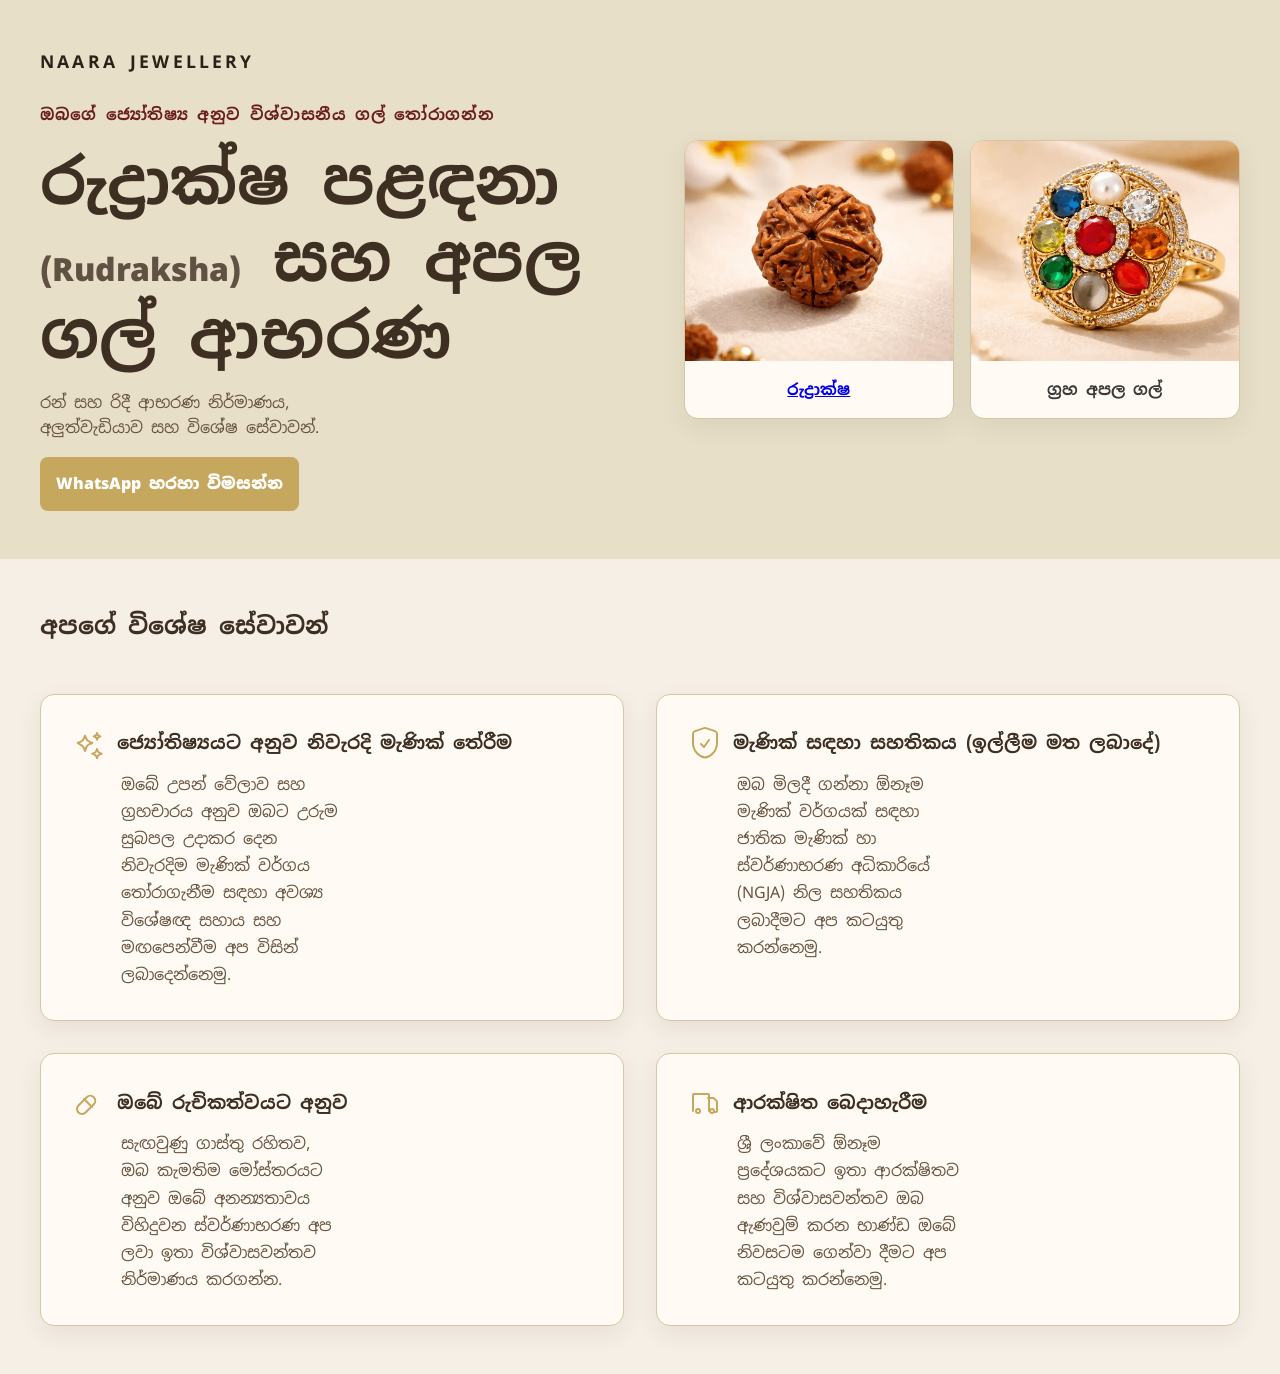
==== index.html @ 73e3d62d "update button animation and css" ====
<!DOCTYPE html>
<html lang="si">
<head>
    <meta charset="UTF-8">
    <meta name="viewport" content="width=device-width, initial-scale=1.0">
    <meta name="description" content="Makola, Sri Lanka රුද්‍රාක්ෂ (Rudraksha), අපල ගල් (apala gal, manik gal) සහ රන්-රිදී ආභරණ. Home delivery. WhatsApp හරහා විමසන්න.">
    <title>Naara Jewellery | Makola Sri Lanka</title>
    <link rel="stylesheet" href="style.css?v=2">

    <link rel="preconnect" href="https://fonts.googleapis.com">
    <link rel="preconnect" href="https://fonts.gstatic.com" crossorigin>
    <link href="https://fonts.googleapis.com/css2?family=Noto+Sans+Sinhala:wght@400;500;700&display=swap" rel="stylesheet">




</head>
<body>
    




    <main>

        <section class="alt hero">
            
            <div class="container">
                <div class="hero-grid">
                <div class="hero-text">
                    <p class="brand-name">Naara Jewellery</p>
                    <p class="eyebrow">ඔබගේ ජ්‍යෝතිෂ්‍ය අනුව විශ්වාසනීය ගල් තෝරාගන්න</p>
                            <h1>රුද්‍රාක්ෂ පළඳනා <span class="latin">(Rudraksha)</span> සහ අපල ගල් ආභරණ</h1>
                            <p class="hero-sub"> රන් සහ රිදී ආභරණ නිර්මාණය, අලුත්වැඩියාව  සහ විශේෂ සේවාවන්.</p>
                            
                            <div class="hero-actions">
                               <a href="https://wa.me/94773282889" class="button">WhatsApp හරහා විමසන්න</a>
                            </div>
                        </div>

                        <!-- THE 2 VISUAL CARDS OF HERO -->

                        <div class="hero-visual">
                            <div class="hero-card card">
                                <img src="images/rudraksha.webp" alt="Rudraksha Sri Lanka - රුද්‍රාක්ෂ මණිය">
                                <h3><a href="rudraksha.html">රුද්‍රාක්ෂ</a></h3>
                            </div>
                            
                            <div class="hero-card card">
                                <img src="images/apala.webp" alt="ග්‍රහ අපල නවරත්න ගල් මුද්ද (Navarathna Ring)">
                                <h3>ග්‍රහ අපල ගල්</h3>
                            </div>
                        </div>
                    </div>
        </section>




    <section class="trust">
  <div class="container">

    <h2>අපගේ විශේෂ සේවාවන් </h2>

    <div class="trust-grid">

      <div class="trust-card card">
         <div class="trust-header">
        <div class="trust-icon">
    <!-- SVG here -->
     <svg xmlns="http://www.w3.org/2000/svg" fill="none" viewBox="0 0 24 24" stroke-width="1.5" stroke="currentColor">
  <path stroke-linecap="round" stroke-linejoin="round" d="M9.813 15.904 9 18l-.813-2.096a4.5 4.5 0 0 0-2.591-2.591L3.5 12l2.096-.813a4.5 4.5 0 0 0 2.591-2.591L9 6.5l.813 2.096a4.5 4.5 0 0 0 2.591 2.591L14.5 12l-2.096.813a4.5 4.5 0 0 0-2.591 2.591ZM18.259 8.715 18 9.5l-.259-.785a2.25 2.25 0 0 0-1.456-1.456L15.5 7l.785-.259a2.25 2.25 0 0 0 1.456-1.456L18 4.5l.259.785a2.25 2.25 0 0 0 1.456 1.456L20.5 7l-.785.259a2.25 2.25 0 0 0-1.456 1.456ZM18 16.5l-.387 1.162a3 3 0 0 1-1.9 1.9L14.5 20l1.213.438a3 3 0 0 1 1.9 1.9L18 23.5l.387-1.162a3 3 0 0 1 1.9-1.9L21.5 20l-1.213-.438a3 3 0 0 1-1.9-1.9L18 16.5Z"/>
</svg>
  </div>
        <h3>ජ්‍යෝතිෂ්‍යයට අනුව නිවැරදි මැණික් තේරීම</h3></div>
        <p>ඔබේ උපන් වේලාව සහ ග්‍රහචාරය අනුව ඔබට උරුම සුබපල උදාකර දෙන 
            නිවැරදිම මැණික් වර්ගය තෝරාගැනීම සඳහා 
            අවශ්‍ය විශේෂඥ සහාය සහ මඟපෙන්වීම අප විසින් ලබාදෙන්නෙමු.</p>
      </div>

      <div class="trust-card card">
        <div class="trust-header">
        <div class="trust-icon">
    <!-- SVG here -->
     <svg xmlns="http://www.w3.org/2000/svg" fill="none" viewBox="0 0 24 24" stroke-width="1.5" stroke="currentColor">
  <path stroke-linecap="round" stroke-linejoin="round" d="M9 12.75 11.25 15 15 9.75m6 2.25c0 5.523-3.943 10.044-9 10.956C6.943 22.044 3 17.523 3 12V5.25A2.25 2.25 0 0 1 4.5 3.128l6.75-2.25a2.25 2.25 0 0 1 1.5 0l6.75 2.25A2.25 2.25 0 0 1 21 5.25V12Z"/>
</svg>
  </div>
        <h3>මැණික් සඳහා සහතිකය (ඉල්ලීම මත ලබාදේ) </h3></div>
        <p>ඔබ මිලදී ගන්නා ඕනෑම මැණික් වර්ගයක් සඳහා ජාතික මැණික් හා ස්වර්ණාභරණ අධිකාරියේ (NGJA) නිල සහතිකය ලබාදීමට අප කටයුතු කරන්නෙමු.</p>
      </div>

      <div class="trust-card card">
        <div class="trust-header">
        <div class="trust-icon">
    <!-- SVG here -->
     <svg xmlns="http://www.w3.org/2000/svg" fill="none" viewBox="0 0 24 24" stroke-width="1.5" stroke="currentColor">
  <path stroke-linecap="round" stroke-linejoin="round" d="M4.098 19.902a3.75 3.75 0 0 0 5.304 0l6.196-6.196a3.75 3.75 0 0 0-5.304-5.304L4.098 14.598a3.75 3.75 0 0 0 0 5.304ZM8.25 9.75l6 6"/>
</svg>
  </div>
        <h3>ඔබේ රුචිකත්වයට අනුව</h3></div>
        <p>සැඟවුණු ගාස්තු රහිතව, ඔබ කැමතිම මෝස්තරයට අනුව ඔබේ අනන්‍යතාවය විහිදුවන ස්වර්ණාභරණ අප ලවා ඉතා විශ්වාසවන්තව නිර්මාණය කරගන්න.</p>
      </div>

      <div class="trust-card card">
        <div class="trust-header">        <div class="trust-icon">
             <!-- SVG here -->
    <svg xmlns="http://www.w3.org/2000/svg" fill="none" viewBox="0 0 24 24" stroke-width="1.5" stroke="currentColor">
  <path stroke-linecap="round" stroke-linejoin="round" d="M8.25 18.75a1.5 1.5 0 1 1-3 0 1.5 1.5 0 0 1 3 0Zm10.5 0a1.5 1.5 0 1 1-3 0 1.5 1.5 0 0 1 3 0ZM3 18.75V6.75A.75.75 0 0 1 3.75 6h10.5a.75.75 0 0 1 .75.75v12M14.25 9h3.879a.75.75 0 0 1 .53.22l2.121 2.12a.75.75 0 0 1 .22.53v6.88a.75.75 0 0 1-.75.75h-1.5"/>
</svg>
  </div>
        <h3>ආරක්ෂිත බෙදාහැරීම</h3></div>
        <p>ශ්‍රී ලංකාවේ ඕනෑම ප්‍රදේශයකට ඉතා ආරක්ෂිතව සහ විශ්වාසවන්තව ඔබ ඇණවුම් කරන භාණ්ඩ ඔබේ නිවසටම ගෙන්වා දීමට අප කටයුතු කරන්නෙමු.</p>
      </div>

    </div>

  </div>
</section>


    </main>
</body>
</html>
---- style.css ----
:root {
  /* backgrounds */
  --color-bg-main: #F5EFE6;
  --color-bg-section: #E8DFC8;
  --color-bg-card: #FFFAF3;

  /* text */
  --color-text-main: #3E2F23;
  --color-text-soft: #685541;
  --color-text-inverse: #FFFFFF;

  --color-sub-content:rgb(58, 58, 58);

  /* accents */
  --color-accent-gold: #C6A75E;
  --color-accent-maroon: #6A1E1E;
  --color-accent-green: #2F4F2F;

  /* borders */
  --color-border: #D6C7A1;

  /* buttons */
  --color-btn-bg: #C6A75E;
  --color-btn-text: #3E2F23;
  --color-btn-hover: #B08F49;

  /* shadows */
  --shadow-soft: 0 8px 24px rgba(62, 47, 35, 0.08);

  /* radius */
  --radius-sm: 8px;
  --radius-md: 14px;
  --radius-lg: 22px;

  /* spacing */
  --space-xs: 0.5rem;
  --space-sm: 0.75rem;
  --space-md: 1rem;
  --space-lg: 1.5rem;
  --space-xl: 2rem;
  --space-2xl: 3rem;
  
  /* container */
  --container-width: 1200px;
}




/* =========================================== */


/* ====================GLOBAL SETTINGS======================== */
*{
    /* outline: 1px solid black; */
    margin: 0;
    padding: 0;
    box-sizing: border-box;
}



body {
   
    
    font-family: "Inter", "Noto Sans Sinhala", sans-serif;
    line-height: 1.6;
    background: var(--color-bg-main);
    color: var(--color-text-main);
}


h1 {
  font-size: clamp(2rem, 5vw, 4rem);
  line-height: 1.2;
}



/* ==================================================================== */


section.alt {
    background: var(--color-bg-section);
}


/* ===========================CARDS STYLING======================= */
.card {
    background: var(--color-bg-card);
    border: 1px solid var(--color-border);
    border-radius: var(--radius-md);
    box-shadow: var(--shadow-soft);
    overflow: hidden;
}


/* 
.hero-card {
  background: var(--color-bg-card); 
  border: 1px solid var(--color-border);
  border-radius: var(--radius-md);
  box-shadow: var(--shadow-soft);
  overflow: hidden;
} */


/* =========================
4. LAYOUT
========================= */
.container {
    width: min(100% - 2rem, var(--container-width));
    margin-inline: auto;
}


.hero {
    padding: var(--space-2xl) 0;
    min-height: 55vh;
    
    align-items: center;
    display: flex;
}




.trust{
    display: flex;
    align-items: center;
    min-height: 45vw;
    /* gap: 200px; */
    padding: var(--space-2xl) 0;
}




.trust .container{
    display: flex;
    flex-direction: column;
    gap:var(--space-2xl)
}

.brand-name {
  font-size: 1.1rem;
  font-weight: 700;
  letter-spacing: 0.18em;
  text-transform: uppercase;
  color: #2b2118;
  margin-bottom: 0.6rem;
}



.hero-text h1 .latin {
  font-size: 0.5em;
  font-weight: 900;
  opacity: 0.8;
  
}

.hero-text {
  display: flex;
  flex-direction: column;
  gap: var(--space-md);
}

.eyebrow {
  color: var(--color-accent-maroon);
  font-weight: 700;
  letter-spacing: 0.04em;
}

.hero-sub {
  color: var(--color-text-soft);
  max-width: 34ch;
}

.hero-visual {
  display: grid;
  grid-template-columns: 1fr 1fr;
  gap: var(--space-md);
}


.hero-card img {
  width: 100%;
  height: 220px;
  object-fit: cover;
  display: block;
  object-position: center;
}

.hero-card h3 {
  padding: var(--space-md);
  font-size: 1rem;
  text-align: center;
  color: var(--color-sub-content);
}


/* ==================================================== */



.button {
  display: inline-block;
  background: var(--color-btn-bg);
  color: var(--color-btn-text);
  padding: 0.9rem 1rem;
  border-radius: var(--radius-sm);
  text-decoration: none;
  font-weight: 900;
  color: var(--color-text-inverse);

    transition: transform 0.2s ease;

}

.button:hover {
    transform: scale(1.05);
    background: var(--color-btn-hover);
}




/* ===============GRIDS=============== */

.hero-grid {
    display: grid;
    gap: var(--space-xl);
}


.trust-grid{
     display: grid;
    gap: var(--space-xl);
}


.trust-card{
    display: flex;
    flex-direction: column;
    gap: var(--space-sm);
    min-height: 220px;
    width: 100%;
    position: relative;
    padding: var(--space-xl);
    
    transition: transform 0.25s ease, 
    box-shadow 0.25s ease, 
    border-color 0.25s ease;
    background-color 0.3s ease;

}


/* .trust-card::before {
  content: "";
  width: 56px;
  height: 3px;
  background: var(--color-accent-gold);
  border-radius: 999px;
  display: block;
} */

.trust-card p{
    max-width: 30ch ;
    color: var(--color-text-soft);
    line-height: 1.7;
    padding-left: 3rem;

}


.trust-card h3 {
  font-size: 1.15rem;
  line-height: 1.35;
  color: var(--color-text-main);
}



.trust-card:hover {
  transform: translateY(-4px);
  box-shadow: 0 14px 32px rgba(62, 47, 35, 0.12);
  border-color: var(--color-accent-gold);
  background-color: #ffffff; /* Slightly brighter than your --color-bg-card */
}


.trust-header {
  display: flex;
  align-items: center;
  gap: var(--space-sm);
}


.trust-icon {
  width: 2rem;
  height: 2rem;
  color: var(--color-accent-gold);
  flex-shrink: 0;
}

.trust-icon svg {
  width: 100%;
  height: 100%;
  display: block;
}





button {

}







/* ==========================media querry======================== */

@media (min-width: 768px) {
  .hero-grid {
    grid-template-columns: 1.1fr 1fr;
    align-items: center;
  }

  .trust-grid{
    grid-template-columns:1fr 1fr ;
 }



  
}
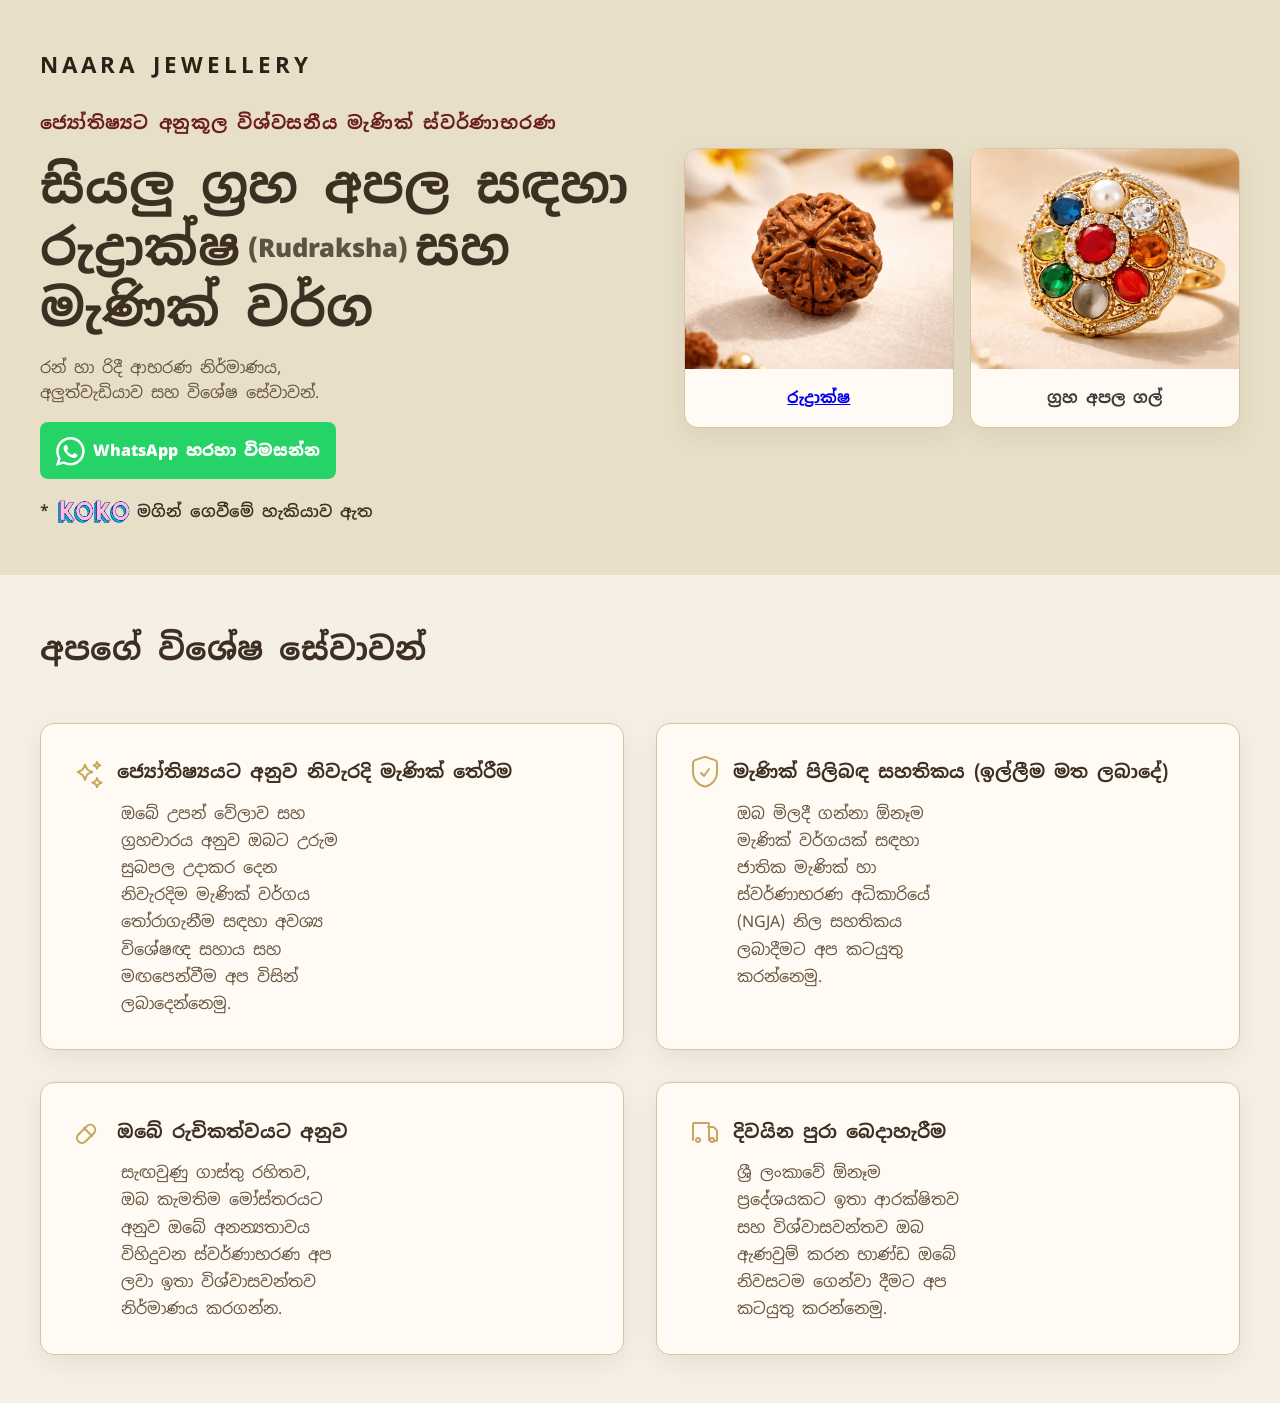
==== commit c923b67b: "update cta and layout" ====
--- a/index.html
+++ b/index.html
@@ -29,13 +29,19 @@
                 <div class="hero-grid">
                 <div class="hero-text">
                     <p class="brand-name">Naara Jewellery</p>
-                    <p class="eyebrow">ඔබගේ ජ්‍යෝතිෂ්‍ය අනුව විශ්වාසනීය ගල් තෝරාගන්න</p>
-                            <h1>රුද්‍රාක්ෂ පළඳනා <span class="latin">(Rudraksha)</span> සහ අපල ගල් ආභරණ</h1>
-                            <p class="hero-sub"> රන් සහ රිදී ආභරණ නිර්මාණය, අලුත්වැඩියාව  සහ විශේෂ සේවාවන්.</p>
+                    <p class="eyebrow">ජ්‍යෝතිෂ්‍යට අනුකූල විශ්වසනීය මැණික් ස්වර්ණාභරණ</p>
+                            <h1>සියලු ග්‍රහ අපල සඳහා රුද්‍රාක්ෂ<span class="latin">(Rudraksha)</span>සහ මැණික් වර්ග </h1>
+                            <p class="hero-sub"> රන් හා රිදී ආභරණ නිර්මාණය, අලුත්වැඩියාව  සහ විශේෂ සේවාවන්.</p>
                             
                             <div class="hero-actions">
-                               <a href="https://wa.me/94773282889" class="button">WhatsApp හරහා විමසන්න</a>
+                               <a href="https://wa.me/94773282889" class="button"> 
+                                <span class="wa-icon" aria-hidden="true">
+  <svg viewBox="0 0 24 24" fill="currentColor">
+    <path d="M20.52 3.48A11.8 11.8 0 0 0 12.06 0C5.5 0 .16 5.34.16 11.9c0 2.1.55 4.15 1.6 5.96L0 24l6.31-1.65a11.84 11.84 0 0 0 5.75 1.47h.01c6.56 0 11.9-5.34 11.9-11.9 0-3.18-1.24-6.17-3.45-8.44ZM12.07 21.8h-.01a9.83 9.83 0 0 1-5.01-1.37l-.36-.21-3.75.98 1-3.65-.24-.37a9.8 9.8 0 0 1-1.52-5.27c0-5.42 4.41-9.83 9.84-9.83 2.62 0 5.08 1.02 6.93 2.88a9.74 9.74 0 0 1 2.88 6.94c0 5.42-4.42 9.83-9.84 9.83Zm5.39-7.37c-.29-.15-1.72-.85-1.99-.95-.27-.1-.46-.15-.66.15-.19.29-.75.95-.91 1.15-.17.19-.33.22-.62.07-.29-.15-1.22-.45-2.32-1.43-.86-.77-1.45-1.72-1.62-2.01-.17-.29-.02-.44.13-.58.13-.13.29-.34.43-.5.14-.17.19-.29.29-.48.1-.19.05-.36-.02-.5-.08-.15-.66-1.58-.9-2.16-.24-.57-.48-.49-.66-.5h-.56c-.19 0-.5.07-.76.36-.26.29-1 1-1 2.43s1.03 2.81 1.17 3.01c.14.19 2.01 3.07 4.88 4.3.68.29 1.21.46 1.62.6.69.22 1.31.19 1.8.12.55-.08 1.72-.7 1.97-1.37.24-.67.24-1.24.17-1.36-.07-.12-.27-.19-.56-.34Z"/>
+  </svg>
+</span>WhatsApp හරහා විමසන්න</a>
                             </div>
+                            <p class="koko">*<img class="koko-logo" src="images/koko_logo(1).png" alt="koko"> මගින් ගෙවීමේ හැකියාව ඇත </p>
                         </div>
 
                         <!-- THE 2 VISUAL CARDS OF HERO -->
@@ -86,7 +92,7 @@
   <path stroke-linecap="round" stroke-linejoin="round" d="M9 12.75 11.25 15 15 9.75m6 2.25c0 5.523-3.943 10.044-9 10.956C6.943 22.044 3 17.523 3 12V5.25A2.25 2.25 0 0 1 4.5 3.128l6.75-2.25a2.25 2.25 0 0 1 1.5 0l6.75 2.25A2.25 2.25 0 0 1 21 5.25V12Z"/>
 </svg>
   </div>
-        <h3>මැණික් සඳහා සහතිකය (ඉල්ලීම මත ලබාදේ) </h3></div>
+        <h3>මැණික් පිලිබඳ  සහතිකය (ඉල්ලීම මත ලබාදේ) </h3></div>
         <p>ඔබ මිලදී ගන්නා ඕනෑම මැණික් වර්ගයක් සඳහා ජාතික මැණික් හා ස්වර්ණාභරණ අධිකාරියේ (NGJA) නිල සහතිකය ලබාදීමට අප කටයුතු කරන්නෙමු.</p>
       </div>
 
@@ -109,7 +115,7 @@
   <path stroke-linecap="round" stroke-linejoin="round" d="M8.25 18.75a1.5 1.5 0 1 1-3 0 1.5 1.5 0 0 1 3 0Zm10.5 0a1.5 1.5 0 1 1-3 0 1.5 1.5 0 0 1 3 0ZM3 18.75V6.75A.75.75 0 0 1 3.75 6h10.5a.75.75 0 0 1 .75.75v12M14.25 9h3.879a.75.75 0 0 1 .53.22l2.121 2.12a.75.75 0 0 1 .22.53v6.88a.75.75 0 0 1-.75.75h-1.5"/>
 </svg>
   </div>
-        <h3>ආරක්ෂිත බෙදාහැරීම</h3></div>
+        <h3>දිවයින පුරා බෙදාහැරීම</h3></div>
         <p>ශ්‍රී ලංකාවේ ඕනෑම ප්‍රදේශයකට ඉතා ආරක්ෂිතව සහ විශ්වාසවන්තව ඔබ ඇණවුම් කරන භාණ්ඩ ඔබේ නිවසටම ගෙන්වා දීමට අප කටයුතු කරන්නෙමු.</p>
       </div>
 
--- a/style.css
+++ b/style.css
@@ -71,7 +71,7 @@
 
 
 h1 {
-  font-size: clamp(2rem, 5vw, 4rem);
+  font-size: clamp(2rem, 4vw, 4rem);
   line-height: 1.2;
 }
 
@@ -143,7 +143,7 @@
 }
 
 .brand-name {
-  font-size: 1.1rem;
+  font-size: 1.4em;
   font-weight: 700;
   letter-spacing: 0.18em;
   text-transform: uppercase;
@@ -153,10 +153,17 @@
 
 
 
+
+
+
 .hero-text h1 .latin {
   font-size: 0.5em;
   font-weight: 900;
   opacity: 0.8;
+  margin-inline: 0.3em;
+  white-space: nowrap;
+  position: relative;
+  top: -0.3em;
   
 }
 
@@ -170,6 +177,7 @@
   color: var(--color-accent-maroon);
   font-weight: 700;
   letter-spacing: 0.04em;
+  font-size: 1.13rem;
 }
 
 .hero-sub {
@@ -205,22 +213,23 @@
 
 
 .button {
-  display: inline-block;
-  background: var(--color-btn-bg);
-  color: var(--color-btn-text);
-  padding: 0.9rem 1rem;
-  border-radius: var(--radius-sm);
-  text-decoration: none;
-  font-weight: 900;
-  color: var(--color-text-inverse);
-
+    color: white;
+    display: inline-flex;
+    align-items: center;
+    gap: 0.5em;
+    background: #25D366;
+    padding: 0.9rem 1rem;
+    border-radius: var(--radius-sm);
+    text-decoration: none;
+    font-weight: 900;
+    
     transition: transform 0.2s ease;
 
 }
 
 .button:hover {
-    transform: scale(1.05);
-    background: var(--color-btn-hover);
+    transform: scale(1.02);
+    background: #198b43;
 }
 
 
@@ -311,19 +320,44 @@
   display: block;
 }
 
-
-
-
-
-button {
-
-}
-
-
-
-
-
-
+.trust h2{
+    font-size: clamp(1.6rem, 4vw, 2rem);
+}
+
+
+
+
+.koko-logo{
+
+height: 2em;
+align-self: auto;
+
+}
+
+.koko{
+
+    display: flex;
+    align-items: center;
+    gap: 0.4em;
+    font-weight: 600;
+}
+
+
+
+
+
+.wa-icon {
+  width: 1.8em;
+  height: 1.8em;
+  display: inline-flex;
+transform: translateY(0.06em);  
+}
+
+.wa-icon svg {
+  width: 100%;
+  height: 100%;
+  display: block;
+}
 
 /* ==========================media querry======================== */
 
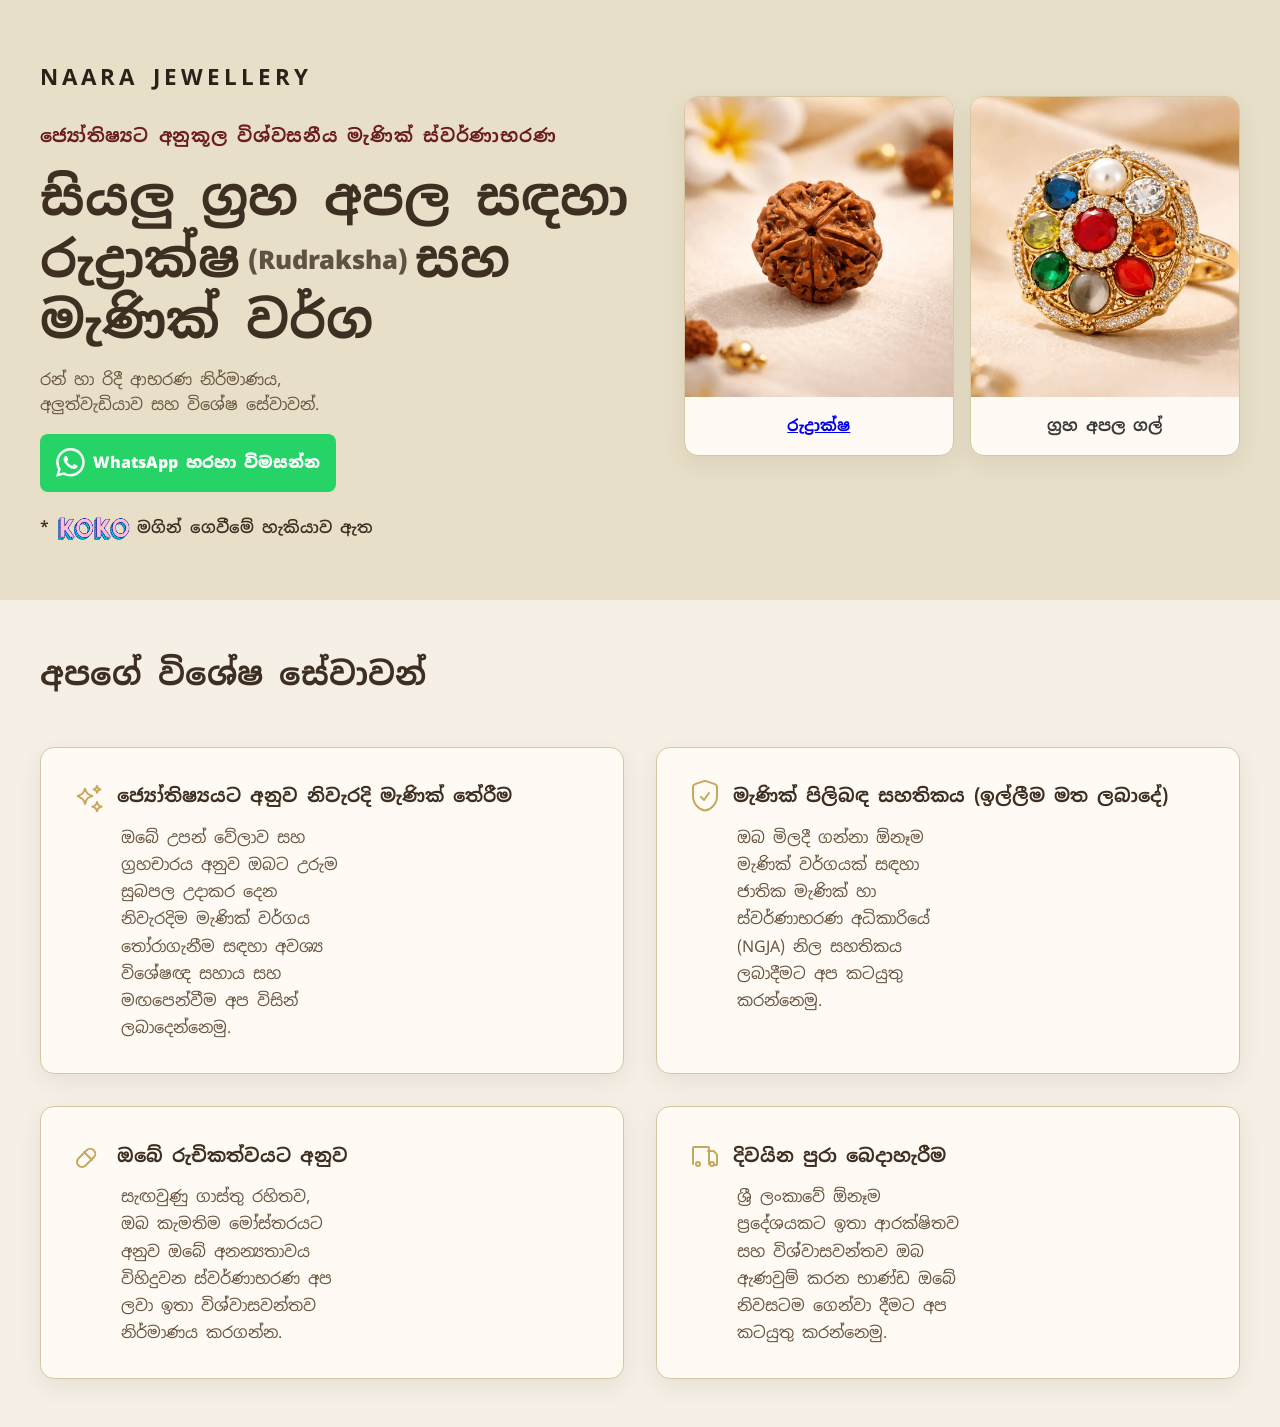
==== commit 881b7a2d: "update layout for mobile" ====
--- a/index.html
+++ b/index.html
@@ -40,24 +40,24 @@
     <path d="M20.52 3.48A11.8 11.8 0 0 0 12.06 0C5.5 0 .16 5.34.16 11.9c0 2.1.55 4.15 1.6 5.96L0 24l6.31-1.65a11.84 11.84 0 0 0 5.75 1.47h.01c6.56 0 11.9-5.34 11.9-11.9 0-3.18-1.24-6.17-3.45-8.44ZM12.07 21.8h-.01a9.83 9.83 0 0 1-5.01-1.37l-.36-.21-3.75.98 1-3.65-.24-.37a9.8 9.8 0 0 1-1.52-5.27c0-5.42 4.41-9.83 9.84-9.83 2.62 0 5.08 1.02 6.93 2.88a9.74 9.74 0 0 1 2.88 6.94c0 5.42-4.42 9.83-9.84 9.83Zm5.39-7.37c-.29-.15-1.72-.85-1.99-.95-.27-.1-.46-.15-.66.15-.19.29-.75.95-.91 1.15-.17.19-.33.22-.62.07-.29-.15-1.22-.45-2.32-1.43-.86-.77-1.45-1.72-1.62-2.01-.17-.29-.02-.44.13-.58.13-.13.29-.34.43-.5.14-.17.19-.29.29-.48.1-.19.05-.36-.02-.5-.08-.15-.66-1.58-.9-2.16-.24-.57-.48-.49-.66-.5h-.56c-.19 0-.5.07-.76.36-.26.29-1 1-1 2.43s1.03 2.81 1.17 3.01c.14.19 2.01 3.07 4.88 4.3.68.29 1.21.46 1.62.6.69.22 1.31.19 1.8.12.55-.08 1.72-.7 1.97-1.37.24-.67.24-1.24.17-1.36-.07-.12-.27-.19-.56-.34Z"/>
   </svg>
 </span>WhatsApp හරහා විමසන්න</a>
-                            </div>
-                            <p class="koko">*<img class="koko-logo" src="images/koko_logo(1).png" alt="koko"> මගින් ගෙවීමේ හැකියාව ඇත </p>
-                        </div>
+</div>
+</div>
 
-                        <!-- THE 2 VISUAL CARDS OF HERO -->
+<!-- THE 2 VISUAL CARDS OF HERO -->
 
-                        <div class="hero-visual">
-                            <div class="hero-card card">
-                                <img src="images/rudraksha.webp" alt="Rudraksha Sri Lanka - රුද්‍රාක්ෂ මණිය">
-                                <h3><a href="rudraksha.html">රුද්‍රාක්ෂ</a></h3>
-                            </div>
-                            
-                            <div class="hero-card card">
-                                <img src="images/apala.webp" alt="ග්‍රහ අපල නවරත්න ගල් මුද්ද (Navarathna Ring)">
-                                <h3>ග්‍රහ අපල ගල්</h3>
-                            </div>
-                        </div>
-                    </div>
+<div class="hero-visual">
+    <div class="hero-card card">
+        <img src="images/rudraksha.webp" alt="Rudraksha Sri Lanka - රුද්‍රාක්ෂ මණිය">
+        <h3><a href="rudraksha.html">රුද්‍රාක්ෂ</a></h3>
+    </div>
+    
+    <div class="hero-card card">
+        <img src="images/apala.webp" alt="ග්‍රහ අපල නවරත්න ගල් මුද්ද (Navarathna Ring)">
+        <h3>ග්‍රහ අපල ගල්</h3>
+    </div>
+</div>
+</div>
+<p class="koko">*<img class="koko-logo" src="images/koko_logo(1).png" alt="koko"> මගින් ගෙවීමේ හැකියාව ඇත </p>
         </section>
 
 
--- a/style.css
+++ b/style.css
@@ -187,17 +187,21 @@
 
 .hero-visual {
   display: grid;
-  grid-template-columns: 1fr 1fr;
+  grid-template-columns: 1fr;
   gap: var(--space-md);
+  align-self: end;
+  padding-block: var(--space-2xl);
 }
 
 
 .hero-card img {
   width: 100%;
-  height: 220px;
+  aspect-ratio: 3/4;
   object-fit: cover;
   display: block;
   object-position: center;
+  max-height: 300px;
+
 }
 
 .hero-card h3 {
@@ -340,6 +344,8 @@
     align-items: center;
     gap: 0.4em;
     font-weight: 600;
+    justify-content: start;
+    margin-block: var(--space-xs);
 }
 
 
@@ -350,7 +356,7 @@
   width: 1.8em;
   height: 1.8em;
   display: inline-flex;
-transform: translateY(0.06em);  
+  
 }
 
 .wa-icon svg {
@@ -372,6 +378,11 @@
  }
 
 
+ .hero-visual{
+    grid-template-columns: 1fr 1fr;
+
+ }
+
 
   
 }
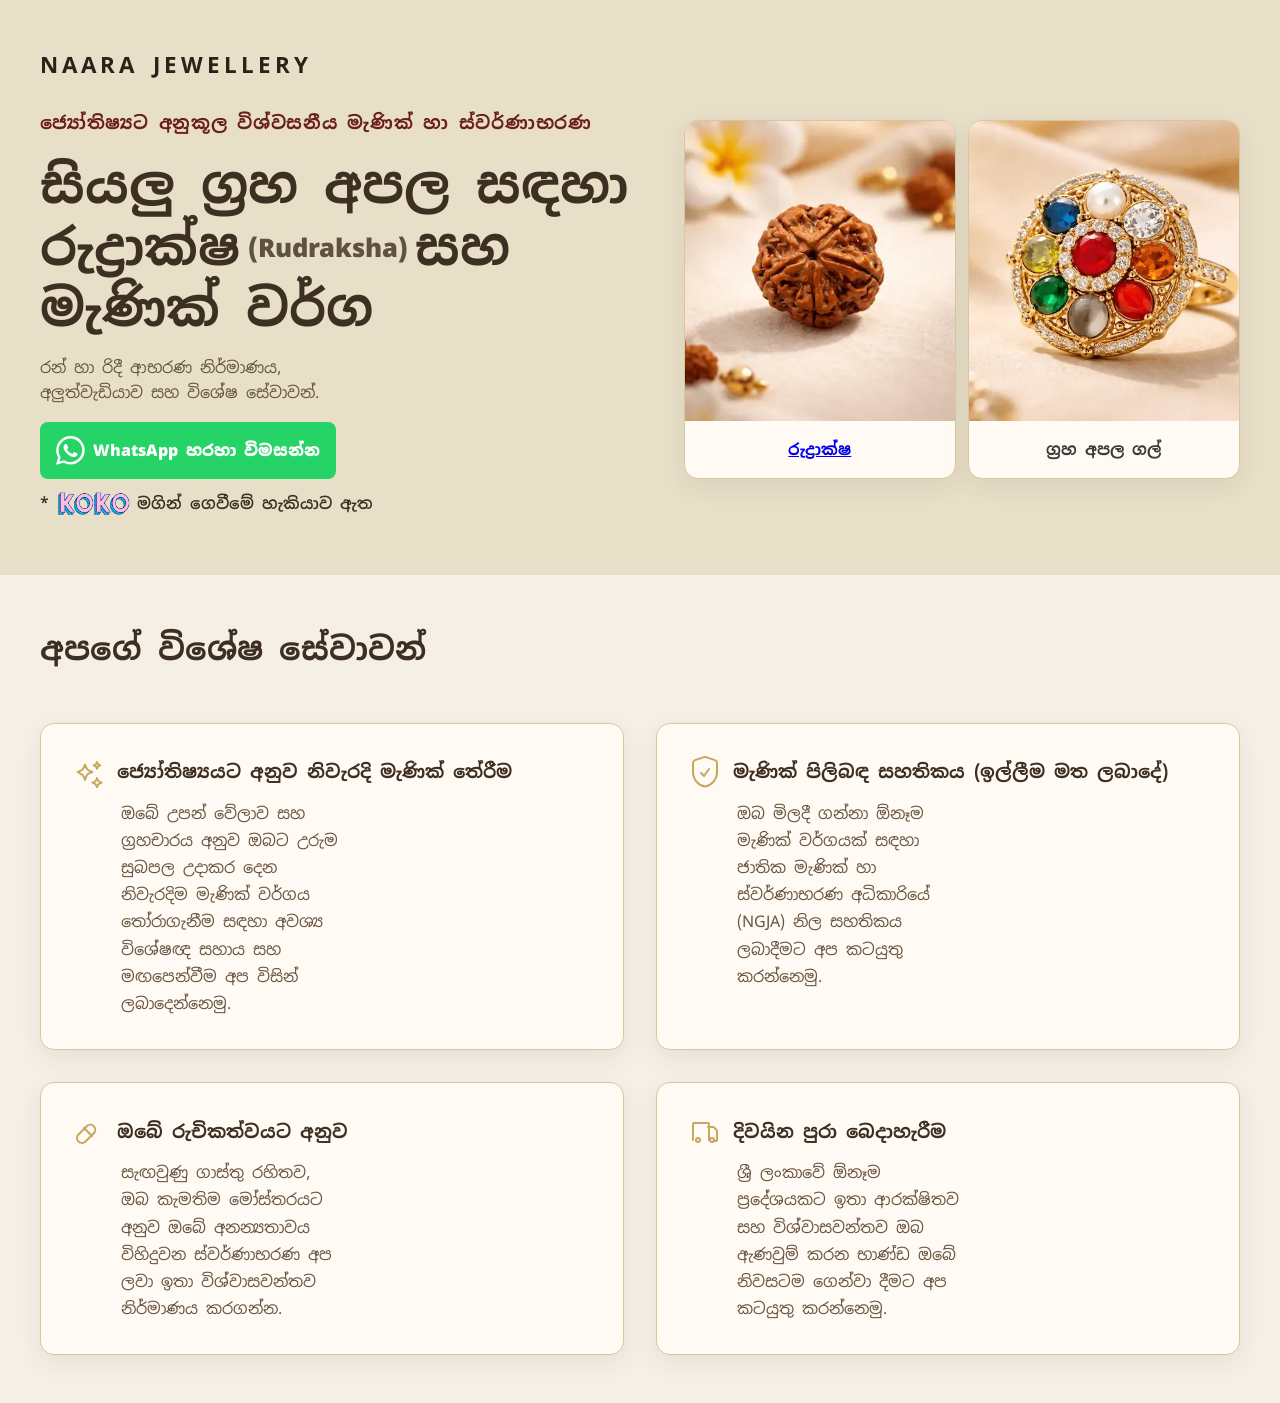
==== commit d11f83f0: "update resize hero image, attribute fetchpriority" ====
--- a/index.html
+++ b/index.html
@@ -29,7 +29,7 @@
                 <div class="hero-grid">
                 <div class="hero-text">
                     <p class="brand-name">Naara Jewellery</p>
-                    <p class="eyebrow">ජ්‍යෝතිෂ්‍යට අනුකූල විශ්වසනීය මැණික් ස්වර්ණාභරණ</p>
+                    <p class="eyebrow">ජ්‍යෝතිෂ්‍යට අනුකූල විශ්වසනීය මැණික් හා ස්වර්ණාභරණ</p>
                             <h1>සියලු ග්‍රහ අපල සඳහා රුද්‍රාක්ෂ<span class="latin">(Rudraksha)</span>සහ මැණික් වර්ග </h1>
                             <p class="hero-sub"> රන් හා රිදී ආභරණ නිර්මාණය, අලුත්වැඩියාව  සහ විශේෂ සේවාවන්.</p>
                             
@@ -47,17 +47,21 @@
 
 <div class="hero-visual">
     <div class="hero-card card">
-        <img src="images/rudraksha.webp" alt="Rudraksha Sri Lanka - රුද්‍රාක්ෂ මණිය">
+        <img src="images/rudraksha.webp" 
+        fetchpriority="high"
+        alt="Rudraksha Sri Lanka - රුද්‍රාක්ෂ මණිය">
         <h3><a href="rudraksha.html">රුද්‍රාක්ෂ</a></h3>
     </div>
     
     <div class="hero-card card">
-        <img src="images/apala.webp" alt="ග්‍රහ අපල නවරත්න ගල් මුද්ද (Navarathna Ring)">
+        <img src="images/apala.webp" 
+        fetchpriority="high"
+        alt="ග්‍රහ අපල නවරත්න ගල් මුද්ද (Navarathna Ring)">
         <h3>ග්‍රහ අපල ගල්</h3>
     </div>
 </div>
 </div>
-<p class="koko">*<img class="koko-logo" src="images/koko_logo(1).png" alt="koko"> මගින් ගෙවීමේ හැකියාව ඇත </p>
+<p class="koko">*<img class="koko-logo" src="images/koko_logo(1).webp" fetchpriority="high" alt="koko"> මගින් ගෙවීමේ හැකියාව ඇත </p>
         </section>
 
 
--- a/style.css
+++ b/style.css
@@ -95,14 +95,12 @@
 }
 
 
-/* 
+
 .hero-card {
-  background: var(--color-bg-card); 
-  border: 1px solid var(--color-border);
-  border-radius: var(--radius-md);
-  box-shadow: var(--shadow-soft);
-  overflow: hidden;
-} */
+  width:100%;
+
+
+}
 
 
 /* =========================
@@ -167,6 +165,11 @@
   
 }
 
+
+.hero-text h1{
+    /* max-width: 40ch; */
+}
+
 .hero-text {
   display: flex;
   flex-direction: column;
@@ -188,9 +191,9 @@
 .hero-visual {
   display: grid;
   grid-template-columns: 1fr;
-  gap: var(--space-md);
-  align-self: end;
-  padding-block: var(--space-2xl);
+  gap: var(--space-lg);
+  
+  /* padding-block: var(--space-2xl); */
 }
 
 
@@ -201,6 +204,8 @@
   display: block;
   object-position: center;
   max-height: 300px;
+  /* height: 250px; */
+position: relative;
 
 }
 
@@ -264,7 +269,7 @@
     
     transition: transform 0.25s ease, 
     box-shadow 0.25s ease, 
-    border-color 0.25s ease;
+    border-color 0.25s ease,
     background-color 0.3s ease;
 
 }
@@ -380,7 +385,9 @@
 
  .hero-visual{
     grid-template-columns: 1fr 1fr;
-
+    align-self: end;
+    padding-bottom: 0;
+      gap: 0.75rem;
  }
 
 
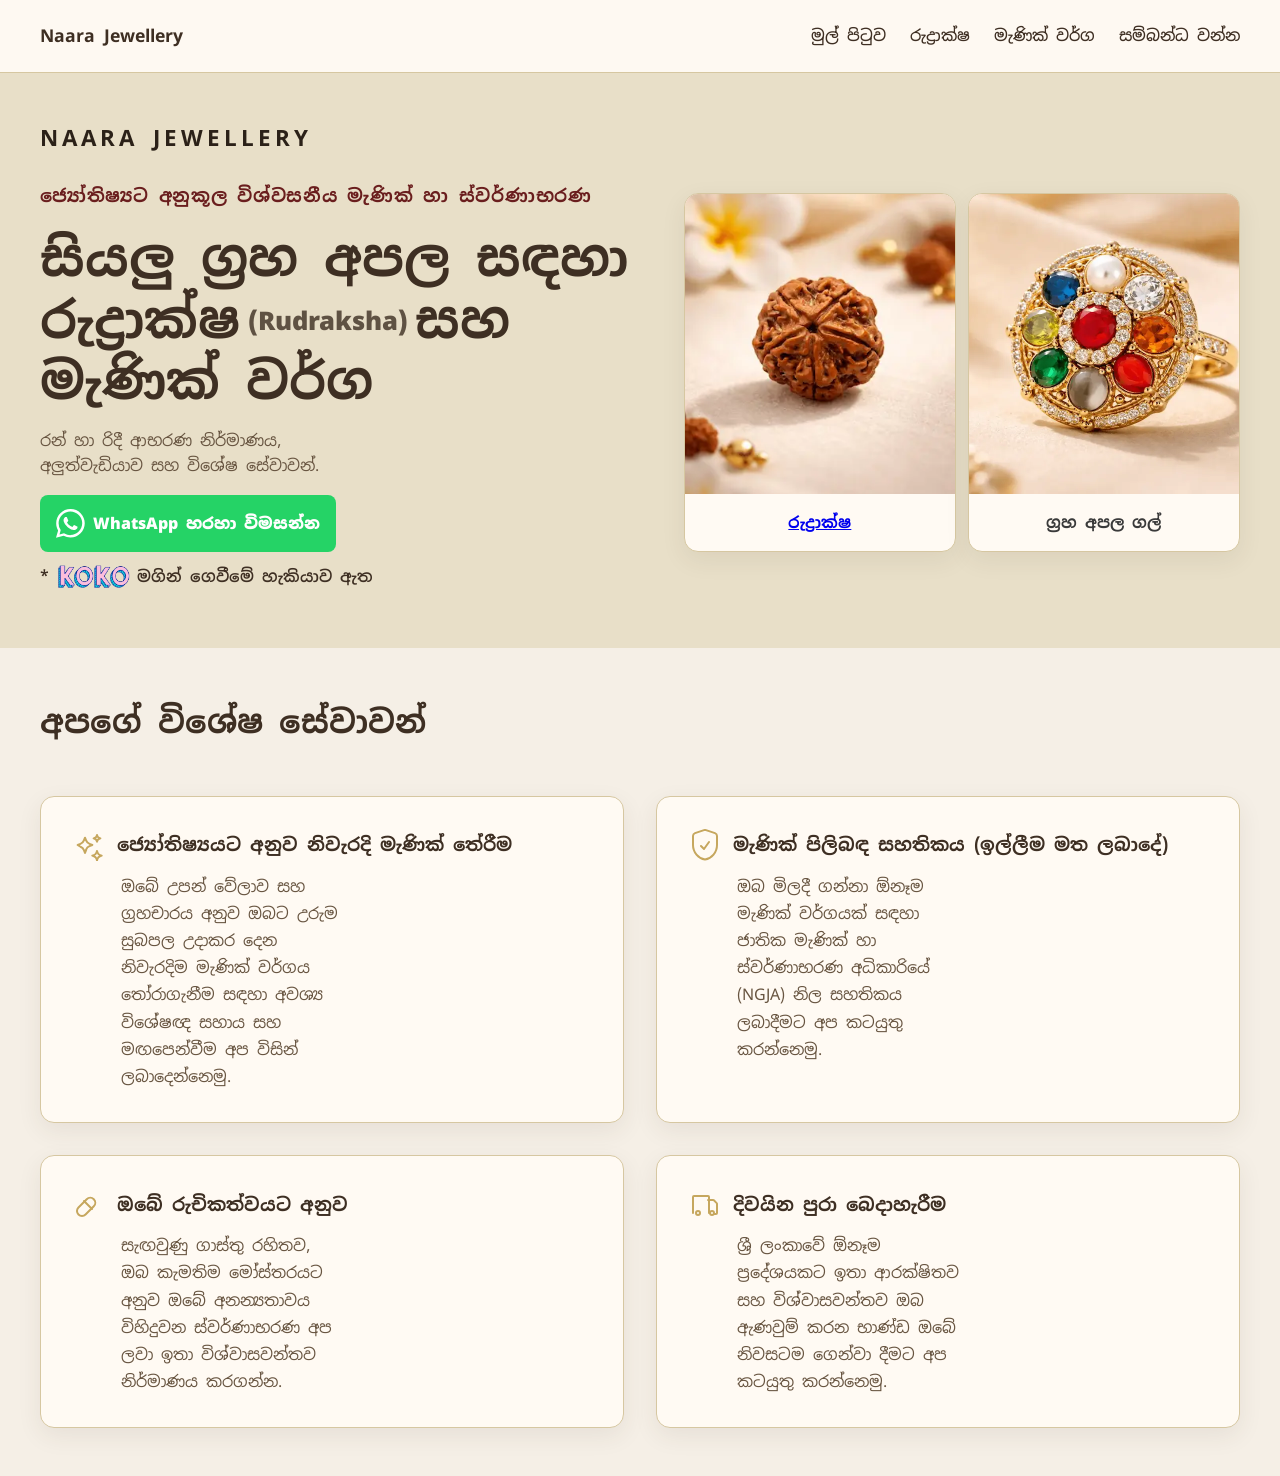
==== commit 939b76f1: "update navigation, javascript and css" ====
--- a/index.html
+++ b/index.html
@@ -15,13 +15,45 @@
 
 
 </head>
+
+
+
 <body>
     
+<!-- NAVIGATION -->
+
+<header class="site-header" id="siteHeader">
+  <div class="container nav-container">
+    <a href="#" class="logo">Naara Jewellery</a>
+
+    <!-- Hamburger -->
+    <button class="menu-toggle" id="menuToggle">
+      ☰
+    </button>
+
+
+    <!-- Menu -->
+
+    <nav class="main-nav" id="mainNav" aria-label="Main navigation">
+      <a href="#">මුල් පිටුව</a>
+      <a href="#rudraksha">රුද්‍රාක්ෂ</a>
+      <a href="#gems">මැණික් වර්ග</a>
+      <a href="#contact">සම්බන්ධ වන්න</a>
+    </nav>
+  </div>
+</header>
 
 
 
 
     <main>
+
+
+
+
+
+
+
 
         <section class="alt hero">
             
@@ -130,5 +162,37 @@
 
 
     </main>
+
+
+
+
+    <script>
+  const siteHeader = document.getElementById("siteHeader");
+  let lastScrollY = window.scrollY;
+
+  window.addEventListener("scroll", function () {
+    const currentScrollY = window.scrollY;
+
+    if (currentScrollY > lastScrollY && currentScrollY > 100) {
+      // scrolling down
+      siteHeader.classList.add("hide-nav");
+    } else {
+      // scrolling up
+      siteHeader.classList.remove("hide-nav");
+    }
+
+    lastScrollY = currentScrollY;
+  });
+  
+</script>
+
+<script>
+  const toggle = document.getElementById("menuToggle");
+  const nav = document.getElementById("mainNav");
+
+  toggle.addEventListener("click", () => {
+    nav.classList.toggle("open");
+  });
+</script>
 </body>
 </html>
--- a/style.css
+++ b/style.css
@@ -166,9 +166,7 @@
 }
 
 
-.hero-text h1{
-    /* max-width: 40ch; */
-}
+
 
 .hero-text {
   display: flex;
@@ -393,3 +391,94 @@
 
   
 }
+
+
+/* =========================
+NAVIGATION
+========================= */
+
+.site-header {
+  position: sticky;
+  top: 0;
+  z-index: 1000;
+  background: rgba(255, 250, 243, 0.9);
+  backdrop-filter: blur(10px);
+  border-bottom: 1px solid var(--color-border);
+  transition: transform 0.3s ease;
+}
+
+.site-header.hide-nav {
+  transform: translateY(-100%);
+}
+
+.nav-container {
+  display: flex;
+  justify-content: space-between;
+  align-items: center;
+  min-height: 72px;
+  position: relative;
+}
+
+.logo {
+  text-decoration: none;
+  color: var(--color-text-main);
+  font-weight: 700;
+  font-size: 1.1rem;
+}
+
+.menu-toggle {
+  background: none;
+  border: none;
+  font-size: 1.8rem;
+  cursor: pointer;
+  color: var(--color-text-main);
+  display: block;
+}
+
+.main-nav {
+  display: none;
+  flex-direction: column;
+  gap: 1rem;
+  position: absolute;
+  top: calc(100% + 0.5rem);
+  right: 0;
+  background: white;
+  padding: 1rem;
+  border: 1px solid var(--color-border);
+  border-radius: var(--radius-md);
+  box-shadow: var(--shadow-soft);
+  min-width: 220px;
+}
+
+.main-nav.open {
+  display: flex;
+}
+
+.main-nav a {
+  text-decoration: none;
+  color: var(--color-text-main);
+  font-weight: 500;
+}
+
+.main-nav a:hover {
+  color: var(--color-accent-maroon);
+}
+
+/* DESKTOP */
+@media (min-width: 768px) {
+  .menu-toggle {
+    display: none;
+  }
+
+  .main-nav {
+    display: flex;
+    position: static;
+    flex-direction: row;
+    gap: 1.5rem;
+    background: transparent;
+    padding: 0;
+    border: 0;
+    box-shadow: none;
+    min-width: auto;
+  }
+}
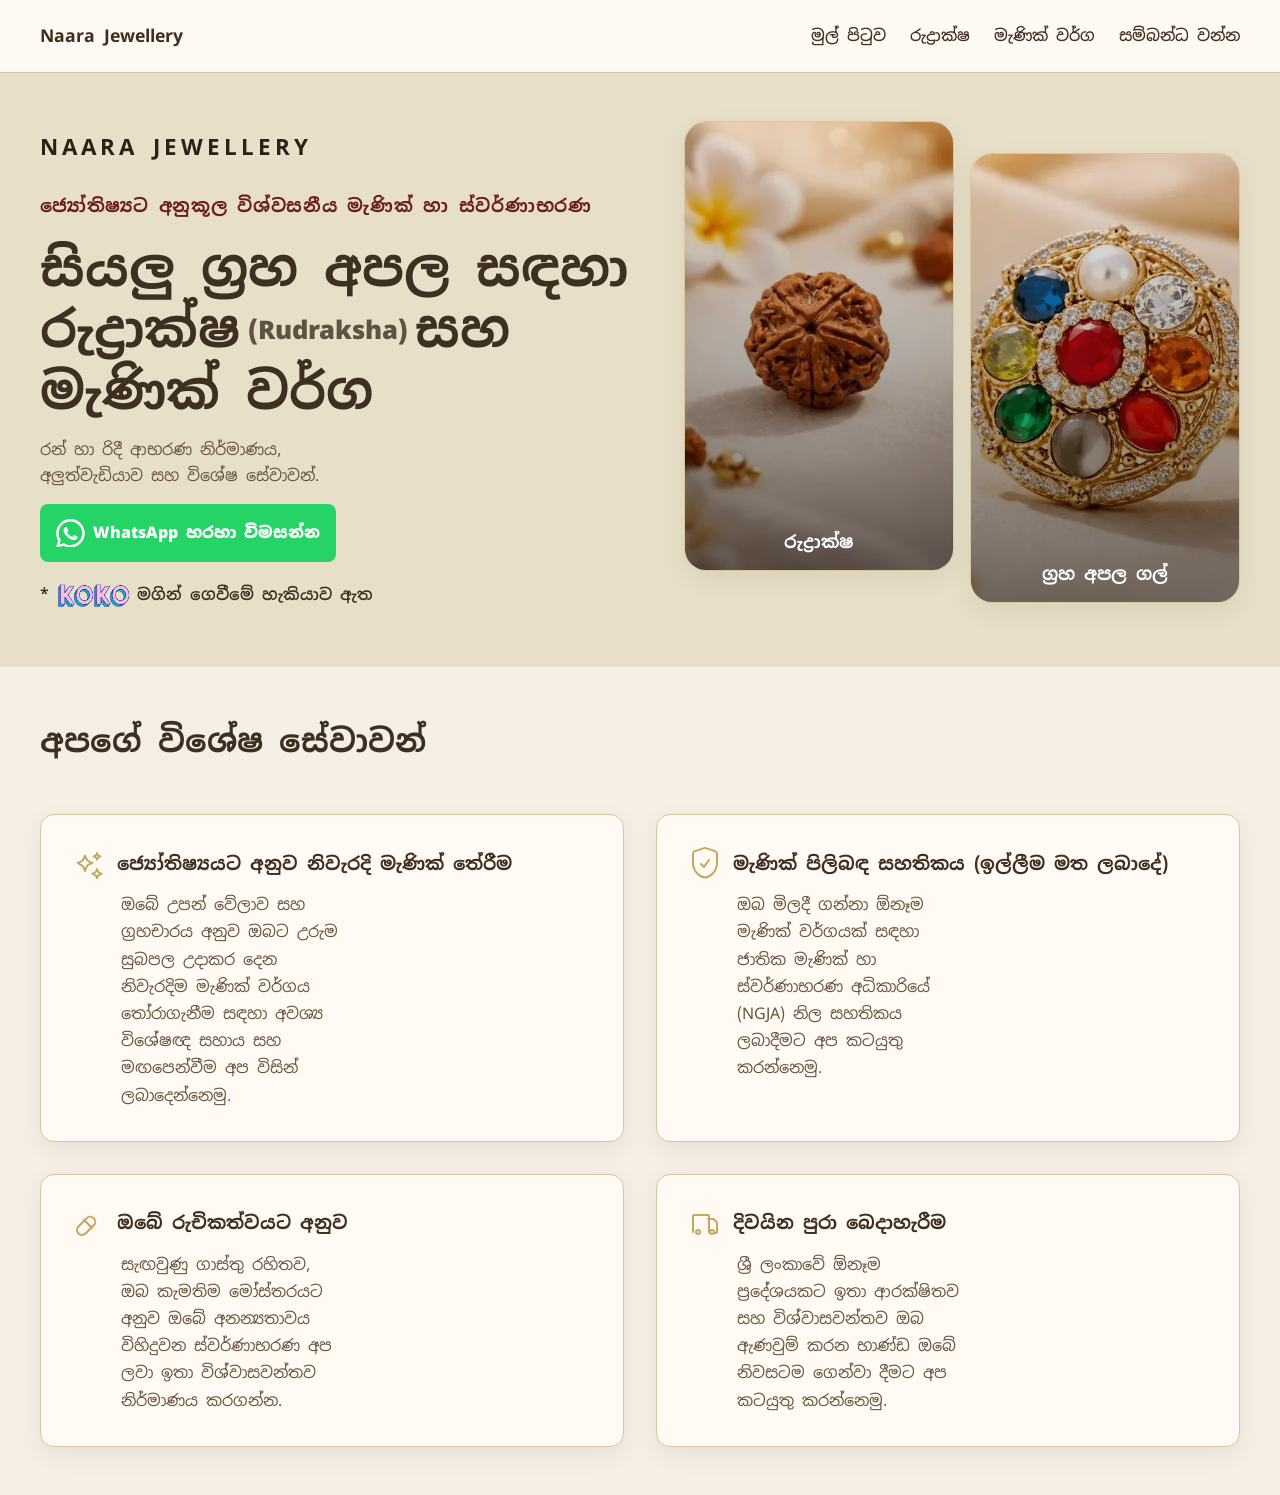
==== commit 154465ac: "update hero images css" ====
--- a/index.html
+++ b/index.html
@@ -82,14 +82,16 @@
         <img src="images/rudraksha.webp" 
         fetchpriority="high"
         alt="Rudraksha Sri Lanka - රුද්‍රාක්ෂ මණිය">
-        <h3><a href="rudraksha.html">රුද්‍රාක්ෂ</a></h3>
+          <div class="hero-card-label">
+        <h3><a href="rudraksha.html">රුද්‍රාක්ෂ</a></h3></div>
     </div>
     
     <div class="hero-card card">
         <img src="images/apala.webp" 
         fetchpriority="high"
         alt="ග්‍රහ අපල නවරත්න ගල් මුද්ද (Navarathna Ring)">
-        <h3>ග්‍රහ අපල ගල්</h3>
+         <div class="hero-card-label">
+        <h3>ග්‍රහ අපල ගල්</h3></div>
     </div>
 </div>
 </div>
--- a/style.css
+++ b/style.css
@@ -97,9 +97,9 @@
 
 
 .hero-card {
-  width:100%;
-
-
+  position: relative;
+  overflow: hidden;
+  border-radius: var(--radius-lg);
 }
 
 
@@ -197,23 +197,47 @@
 
 .hero-card img {
   width: 100%;
-  aspect-ratio: 3/4;
+  height: 100%;
+  aspect-ratio: 4/5;
   object-fit: cover;
   display: block;
-  object-position: center;
-  max-height: 300px;
-  /* height: 250px; */
-position: relative;
-
+
+
+}
+
+.hero-card {
+  position: relative;
+  overflow: hidden;
+  border-radius: var(--radius-lg);
+  min-height: 380px;
+}
+ 
+.hero-card-label {
+  position: absolute;
+  inset: 0;
+  display: flex;
+  justify-content: center;
+  align-items: flex-end;
+  padding: 1rem;
+  text-align: center;
+  background: linear-gradient(
+    to top,
+    rgba(0, 0, 0, 0.55),
+    rgba(0, 0, 0, 0.05)
+  );
 }
 
 .hero-card h3 {
-  padding: var(--space-md);
-  font-size: 1rem;
-  text-align: center;
-  color: var(--color-sub-content);
-}
-
+  margin: 0;
+  color: white;
+  font-size: 1.1rem;
+  line-height: 1.3;
+}
+
+.hero-card h3 a {
+  color: inherit;
+  text-decoration: none;
+}
 
 /* ==================================================== */
 
@@ -368,29 +392,7 @@
   display: block;
 }
 
-/* ==========================media querry======================== */
-
-@media (min-width: 768px) {
-  .hero-grid {
-    grid-template-columns: 1.1fr 1fr;
-    align-items: center;
-  }
-
-  .trust-grid{
-    grid-template-columns:1fr 1fr ;
- }
-
-
- .hero-visual{
-    grid-template-columns: 1fr 1fr;
-    align-self: end;
-    padding-bottom: 0;
-      gap: 0.75rem;
- }
-
-
-  
-}
+
 
 
 /* =========================
@@ -464,9 +466,51 @@
   color: var(--color-accent-maroon);
 }
 
+
+
+
+
+
+
+
+
+
+
+/* ==========================media querry======================== */
 /* DESKTOP */
+
 @media (min-width: 768px) {
-  .menu-toggle {
+  .hero-grid {
+    grid-template-columns: 1.1fr 1fr;
+    align-items: center;
+  }
+
+  .trust-grid{
+    grid-template-columns:1fr 1fr ;
+ }
+
+
+ .hero-visual{
+   grid-template-columns: 1fr 1fr;
+   gap: 1rem;
+ }
+
+
+
+
+  .hero-card {
+    min-height: 450px;
+  
+  }
+
+  .hero-card:last-child {
+    transform: translateY(2rem);
+  }
+
+
+
+
+   .menu-toggle {
     display: none;
   }
 
@@ -481,4 +525,8 @@
     box-shadow: none;
     min-width: auto;
   }
+
+
+
+  
 }
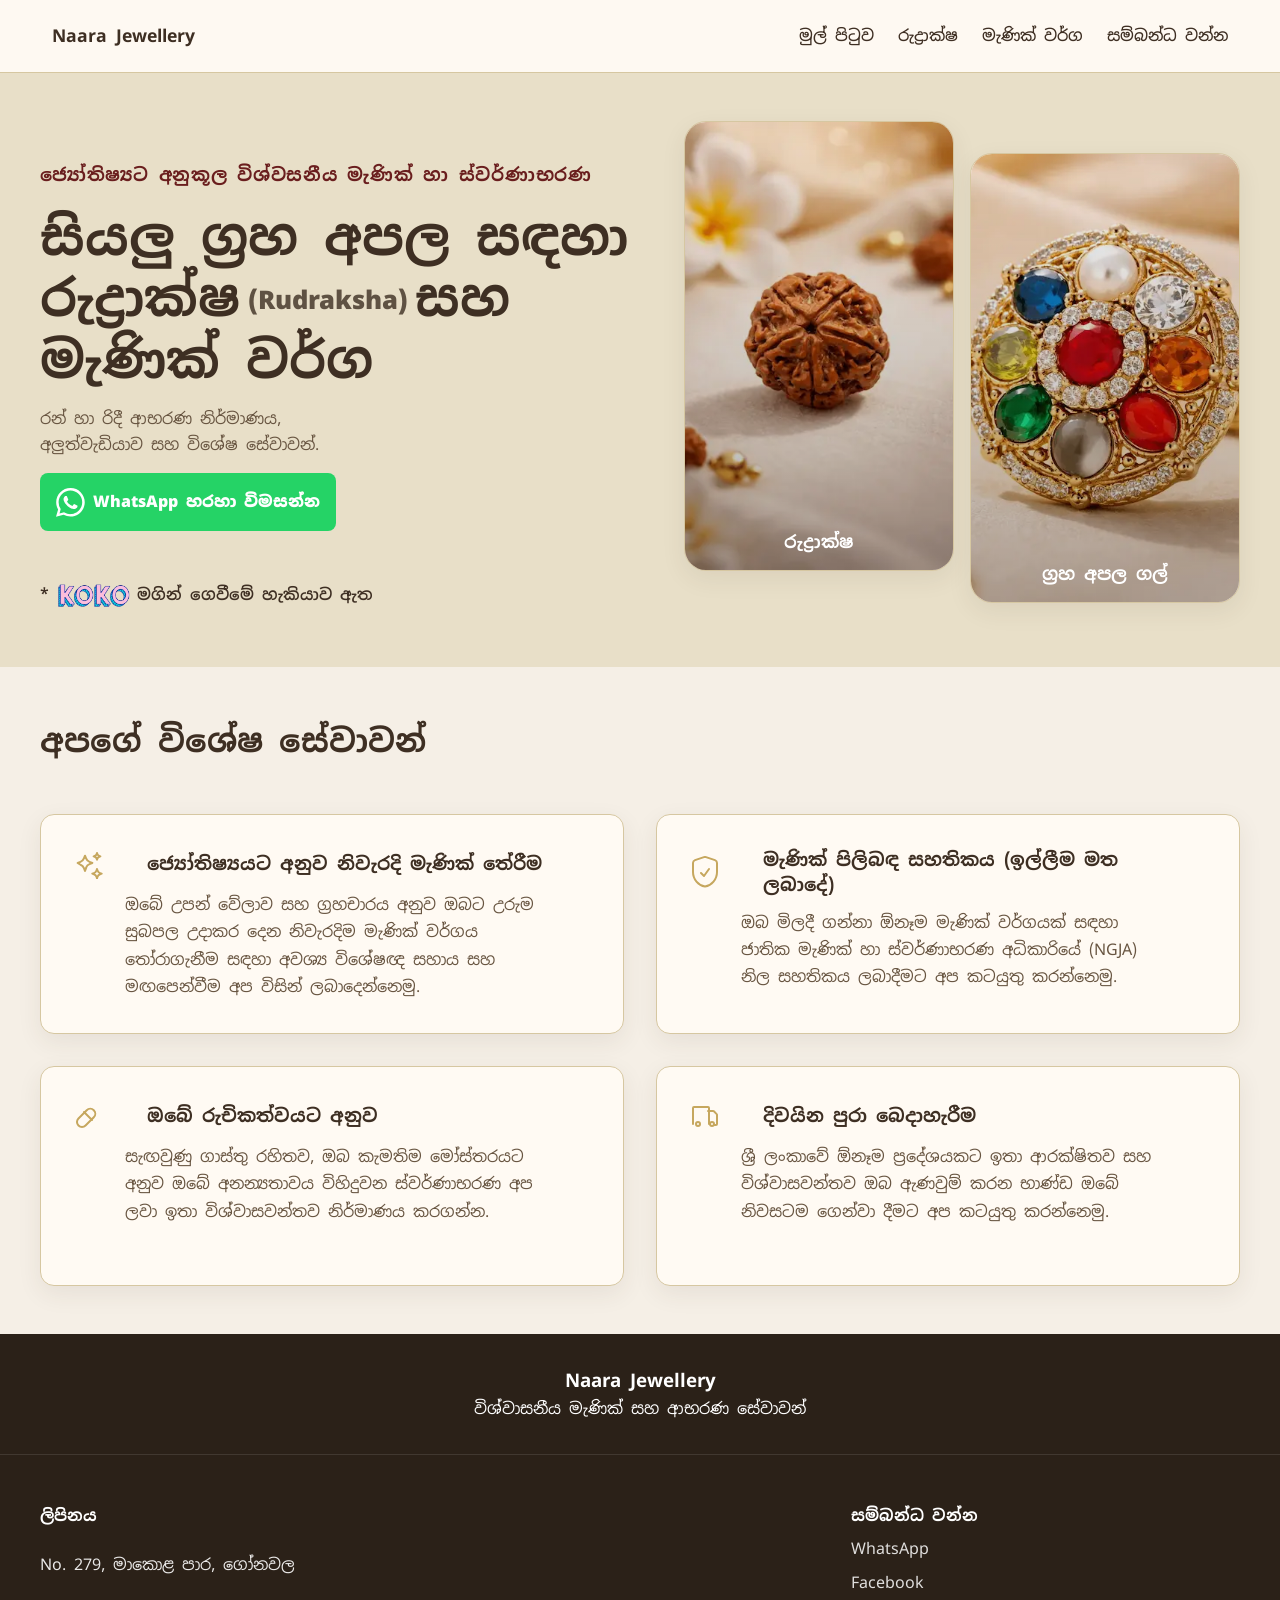
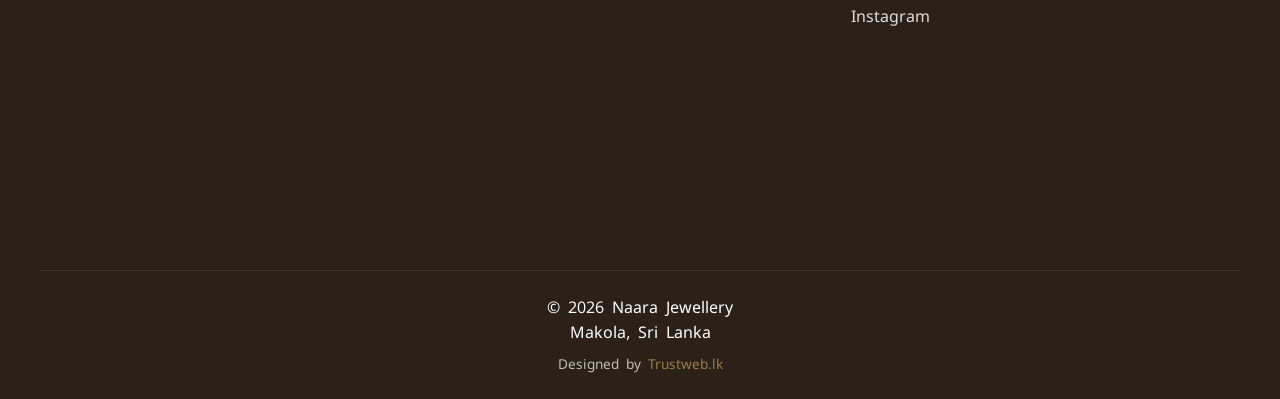
==== commit bbdb27a3: "update footer and css layouts" ====
--- a/index.html
+++ b/index.html
@@ -60,7 +60,7 @@
             <div class="container">
                 <div class="hero-grid">
                 <div class="hero-text">
-                    <p class="brand-name">Naara Jewellery</p>
+                    <!-- <p class="brand-name">Naara Jewellery</p> -->
                     <p class="eyebrow">ජ්‍යෝතිෂ්‍යට අනුකූල විශ්වසනීය මැණික් හා ස්වර්ණාභරණ</p>
                             <h1>සියලු ග්‍රහ අපල සඳහා රුද්‍රාක්ෂ<span class="latin">(Rudraksha)</span>සහ මැණික් වර්ග </h1>
                             <p class="hero-sub"> රන් හා රිදී ආභරණ නිර්මාණය, අලුත්වැඩියාව  සහ විශේෂ සේවාවන්.</p>
@@ -166,6 +166,108 @@
     </main>
 
 
+    <footer class="site-footer">
+      <!-- ROW 1  -->
+
+      <div class="footer-top">
+          <div class="container">
+          <h3>Naara Jewellery</h3>
+          <p>විශ්වාසනීය මැණික් සහ ආභරණ සේවාවන්</p>
+
+          </div>
+
+      </div>
+
+
+
+
+      <!-- ROW 2  -->
+       <div class="footer-main">
+        <div class="container">
+
+
+      <div class="address-grid footer-grid">
+
+        
+
+        <!-- address -->
+        <div class="location-info">
+        <h4>ලිපිනය</h4>
+        <address>
+          No. 279, මාකොළ පාර, ගෝනවල
+        </address>
+
+
+
+        <!-- Map  -->
+
+        <div class="footer-map">
+
+         <iframe 
+         src="https://www.google.com/maps/embed?pb=!1m18!1m12!1m3!1d3960.2901492366395!2d79.9509897!3d6.975053699999999!2m3!1f0!2f0!3f0!3m2!1i1024!2i768!4f13.1!3m3!1m2!1s0x3ae257db3aac47a3%3A0xe62bb64184f3f584!2sNaara%20Jewellery%20Mart!5e0!3m2!1sen!2slk!4v1775557090093!5m2!1sen!2slk" 
+         width="100%" 
+         height="220" 
+         style="border:0;" 
+         allowfullscreen="" 
+         loading="lazy" referrerpolicy="no-referrer-when-downgrade"></iframe>
+      </div>
+
+</div>
+ 
+
+
+
+        <!-- SOCIALS  -->
+        <div>
+
+
+         <h4>සම්බන්ධ වන්න</h4>
+
+         <div class="footer-social">
+
+            <a href="https://wa.me/94773282889">WhatsApp</a>
+
+
+            <a href="https://web.facebook.com/naarajewellerymart/">Facebook</a>
+
+
+              <a href="https://www.instagram.com/naara.jewellery.mart/">Instagram</a>
+
+
+           </div>
+      
+        </div>
+
+
+      
+   
+        
+      </div>
+
+ </div>
+ </div>
+
+
+       <!-- ROW 3 copyrights -->
+
+
+
+      <div class="container copyrights">
+
+
+
+        <p>© 2026 Naara Jewellery</p>
+    <p>Makola, Sri Lanka</p>
+<p class="credit">Designed by <a href="https://www.trustweb.lk">Trustweb.lk</a></p>
+
+
+
+      </div>
+
+
+
+
+    </footer>
 
 
     <script>
--- a/style.css
+++ b/style.css
@@ -56,6 +56,7 @@
     margin: 0;
     padding: 0;
     box-sizing: border-box;
+
 }
 
 
@@ -222,7 +223,7 @@
   text-align: center;
   background: linear-gradient(
     to top,
-    rgba(0, 0, 0, 0.55),
+    rgba(0, 0, 0, 0.30),
     rgba(0, 0, 0, 0.05)
   );
 }
@@ -307,18 +308,24 @@
 } */
 
 .trust-card p{
-    max-width: 30ch ;
+    /* max-width: 30ch ; */
+
+    width: 80%;
+    margin-inline:auto  ;
     color: var(--color-text-soft);
     line-height: 1.7;
-    padding-left: 3rem;
+    /* padding-left: 3rem; */
 
 }
 
 
 .trust-card h3 {
+    width: 80%;
+    margin-inline:auto  ;
   font-size: 1.15rem;
   line-height: 1.35;
   color: var(--color-text-main);
+  /* width: 30ch; */
 }
 
 
@@ -419,6 +426,7 @@
   align-items: center;
   min-height: 72px;
   position: relative;
+  padding-inline: var(--space-sm);
 }
 
 .logo {
@@ -450,6 +458,7 @@
   border-radius: var(--radius-md);
   box-shadow: var(--shadow-soft);
   min-width: 220px;
+  
 }
 
 .main-nav.open {
@@ -468,13 +477,108 @@
 
 
 
-
-
-
-
-
-
-
+/* FOOTER STYLING  */
+.site-footer {
+  background: #2b2118;
+  color: white;
+}
+
+/* ROW 1 */
+.footer-top {
+  padding: var(--space-xl) 0;
+  text-align: center;
+  border-bottom: 1px solid rgba(255,255,255,0.1);
+}
+
+/* ROW 2 */
+.footer-main {
+  padding: var(--space-2xl) 0;
+}
+
+.footer-grid {
+  display: grid;
+  gap: var(--space-xl);
+}
+
+.footer-main h4 {
+  margin-bottom: 0.5rem;
+}
+
+.footer-main address {
+  font-style: normal;
+  opacity: 0.9;
+  line-height: 1.6;
+}
+
+.footer-map iframe {
+  border-radius: var(--radius-md);
+}
+
+/* Social */
+.footer-social {
+  display: flex;
+  flex-direction: column;
+  gap: 0.5rem;
+}
+
+.footer-social a {
+  color: white;
+  text-decoration: none;
+  opacity: 0.85;
+}
+
+.footer-social a:hover {
+  opacity: 1;
+}
+
+/* ROW 3 */
+.copyrights {
+  padding: var(--space-lg) 0;
+  border-top: 1px solid rgba(255,255,255,0.1);
+  text-align: center;
+}
+
+.footer-bottom p {
+  margin: 0.2rem 0;
+  opacity: 0.7;
+  font-size: 0.9rem;
+}
+
+
+.location-info{
+  display: flex;
+  flex-direction: column;
+  gap: var(--space-md);
+}
+
+
+.credit{
+  margin-top: 0.5rem;
+  font-size: 0.85rem;
+  opacity: 0.7;
+}
+
+
+.footer-social a,
+.footer-social a:link,
+.footer-social a:visited,
+.footer-social a:hover,
+.footer-social a:active {
+  text-decoration: none;
+}
+
+.credit a,
+.credit a:link,
+.credit a:visited {
+  color: var(--color-accent-gold);
+  text-decoration: none;
+}
+
+.credit a:hover,
+.credit a:active {
+  color: var(--color-accent-gold);
+  opacity: 0.85;
+}
 
 /* ==========================media querry======================== */
 /* DESKTOP */
@@ -502,6 +606,7 @@
     min-height: 450px;
   
   }
+
 
   .hero-card:last-child {
     transform: translateY(2rem);
@@ -524,9 +629,17 @@
     border: 0;
     box-shadow: none;
     min-width: auto;
+    
   }
 
 
-
+   .address-grid {
+    grid-template-columns: 2fr 1fr;
+    gap: var(--space-xl);
+    align-items: start;
+
+
+   }
   
+   
 }
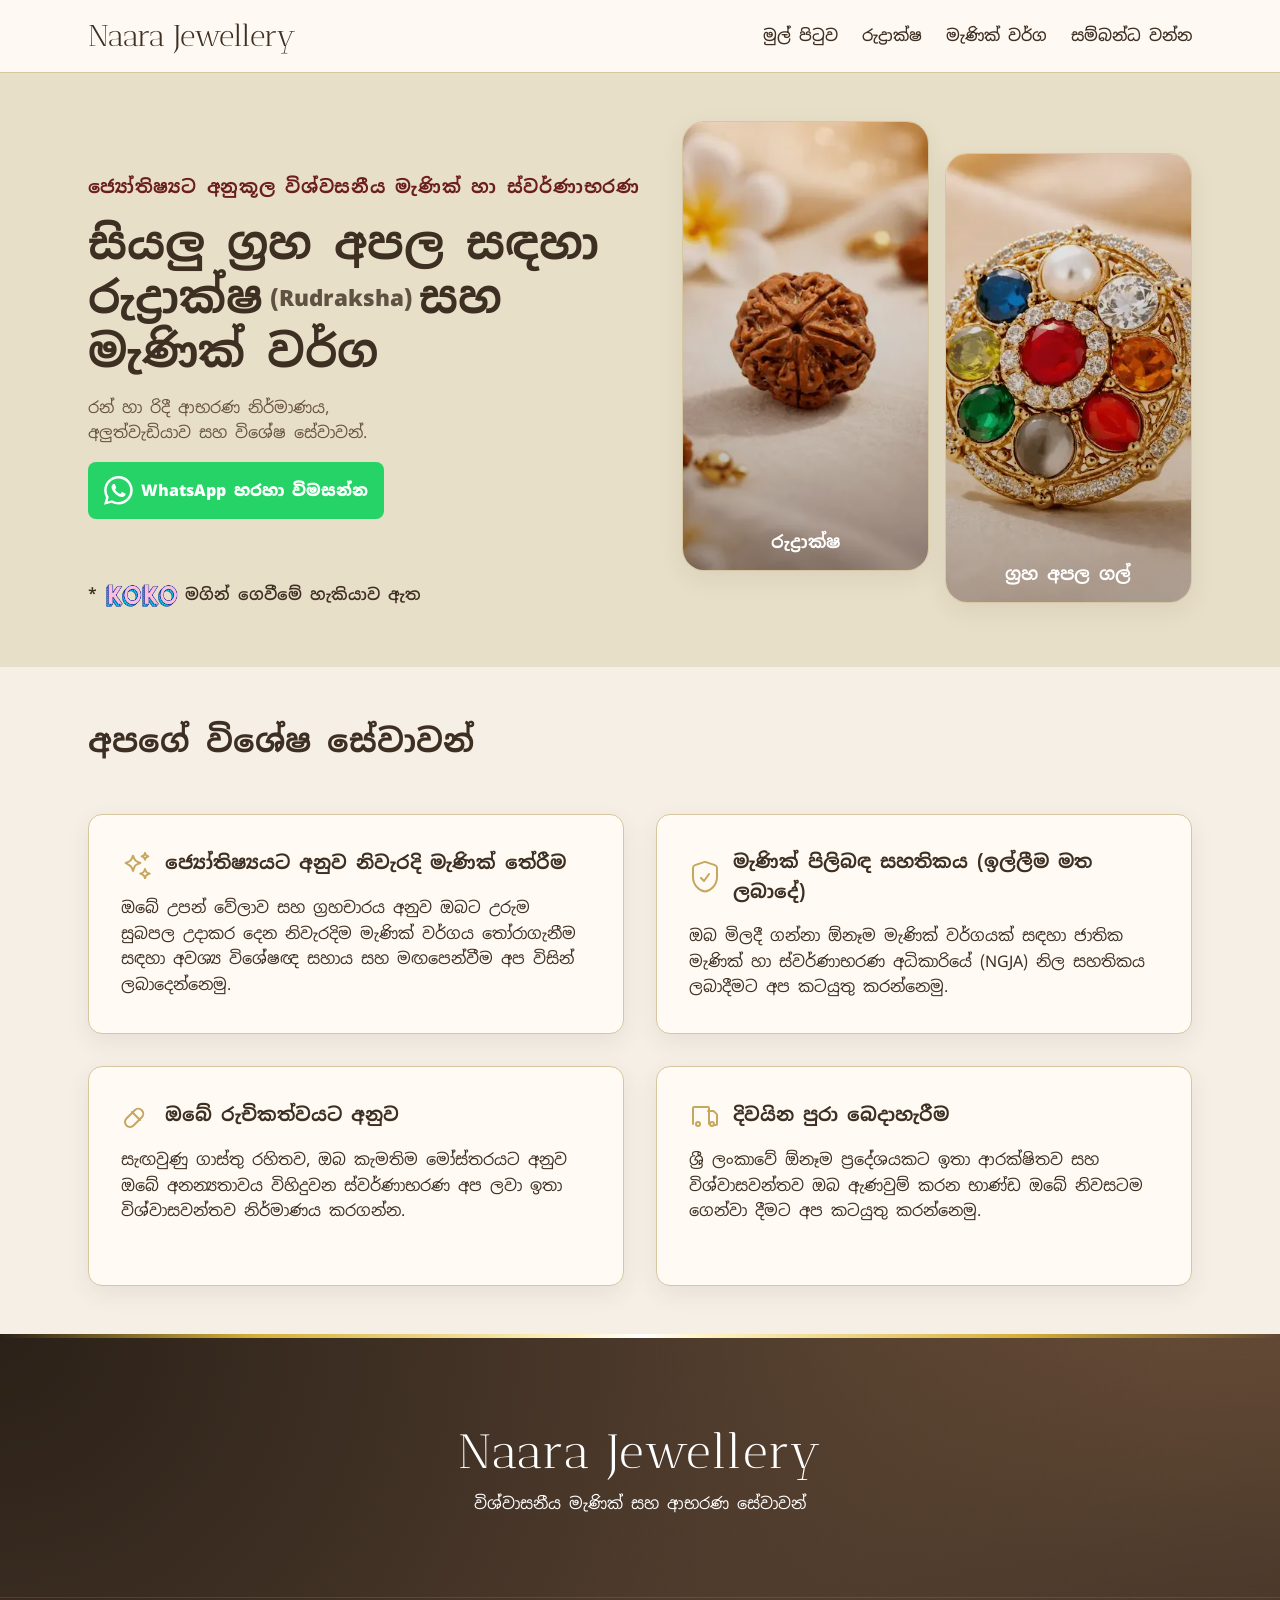
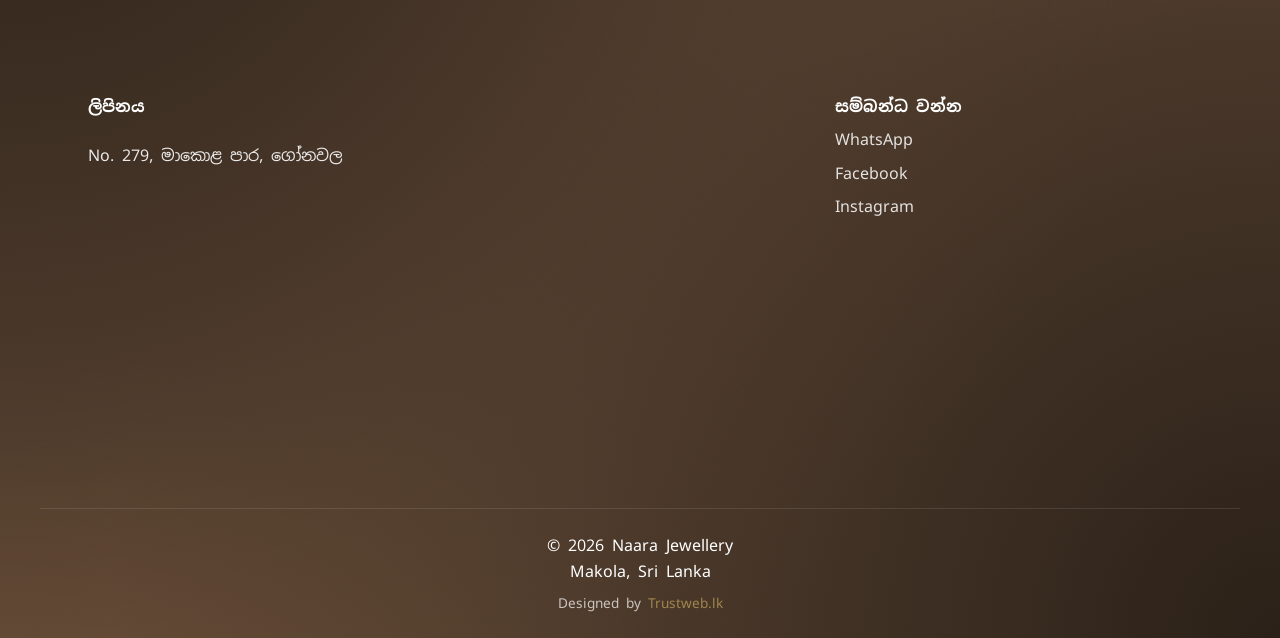
==== commit f317b929: "update headding font and footer font family and size" ====
--- a/index.html
+++ b/index.html
@@ -13,6 +13,7 @@
 
 
 
+<link href="https://fonts.googleapis.com/css2?family=Antic+Didone&family=Lato:ital,wght@0,100;0,300;0,400;0,700;0,900;1,100;1,300;1,400;1,700;1,900&family=Playfair+Display:ital,wght@0,400..900;1,400..900&display=swap" rel="stylesheet">
 
 </head>
 
@@ -23,7 +24,7 @@
 <!-- NAVIGATION -->
 
 <header class="site-header" id="siteHeader">
-  <div class="container nav-container">
+  <div class="nav-container">
     <a href="#" class="logo">Naara Jewellery</a>
 
     <!-- Hamburger -->
@@ -171,7 +172,7 @@
 
       <div class="footer-top">
           <div class="container">
-          <h3>Naara Jewellery</h3>
+          <h3 lang="en">Naara Jewellery</h3>
           <p>විශ්වාසනීය මැණික් සහ ආභරණ සේවාවන්</p>
 
           </div>
@@ -225,13 +226,13 @@
 
          <div class="footer-social">
 
-            <a href="https://wa.me/94773282889">WhatsApp</a>
-
-
-            <a href="https://web.facebook.com/naarajewellerymart/">Facebook</a>
-
-
-              <a href="https://www.instagram.com/naara.jewellery.mart/">Instagram</a>
+            <a href="https://wa.me/94773282889" target="_blank">WhatsApp</a>
+
+
+            <a href="https://web.facebook.com/naarajewellerymart/" target="_blank" >Facebook</a>
+
+
+              <a href="https://www.instagram.com/naara.jewellery.mart/" target="_blank">Instagram</a>
 
 
            </div>
--- a/style.css
+++ b/style.css
@@ -70,11 +70,26 @@
     color: var(--color-text-main);
 }
 
+h1, h2, h3 {
+  font-family: "Antic Didone", serif;
+}
+
+:lang(si) h1,
+:lang(si) h2,
+:lang(si) h3 {
+  font-family: "Noto Sans Sinhala", sans-serif;
+}
+
+
 
 h1 {
-  font-size: clamp(2rem, 4vw, 4rem);
+  font-size: clamp(1rem, 3.5vw, 3.1rem);
   line-height: 1.2;
 }
+
+
+
+
 
 
 
@@ -97,28 +112,41 @@
 
 
 
-.hero-card {
-  position: relative;
-  overflow: hidden;
-  border-radius: var(--radius-lg);
-}
 
 
 /* =========================
 4. LAYOUT
 ========================= */
+
+
+.nav-container {
+  width: min(100%, var(--container-width));
+  margin-inline: auto;
+  padding-inline: var(--space-2xl);
+  min-height: 72px;
+
+  display: flex;
+  justify-content: space-between;
+  align-items: center;
+  position: relative;
+}
+
+
+
 .container {
-    width: min(100% - 2rem, var(--container-width));
-    margin-inline: auto;
+  /* width: min(100% - 2rem, var(--container-width)); */
+  width: min(100%, var(--container-width));
+  margin-inline: auto;
+
+  padding: var(--space-2xl) ;
 }
 
 
 .hero {
-    padding: var(--space-2xl) 0;
-    min-height: 55vh;
+    /* min-height: 55vh; */
     
+    display: flex;
     align-items: center;
-    display: flex;
 }
 
 
@@ -127,9 +155,8 @@
 .trust{
     display: flex;
     align-items: center;
-    min-height: 45vw;
+    /* min-height: 45vw; */
     /* gap: 200px; */
-    padding: var(--space-2xl) 0;
 }
 
 
@@ -138,8 +165,10 @@
 .trust .container{
     display: flex;
     flex-direction: column;
-    gap:var(--space-2xl)
-}
+    gap:var(--space-2xl);
+}
+
+
 
 .brand-name {
   font-size: 1.4em;
@@ -188,30 +217,34 @@
 }
 
 .hero-visual {
+  width: 100%;
   display: grid;
   grid-template-columns: 1fr;
   gap: var(--space-lg);
   
-  /* padding-block: var(--space-2xl); */
-}
-
-
-.hero-card img {
-  width: 100%;
-  height: 100%;
-  aspect-ratio: 4/5;
-  object-fit: cover;
-  display: block;
-
-
-}
+}
+
+
 
 .hero-card {
   position: relative;
   overflow: hidden;
   border-radius: var(--radius-lg);
-  min-height: 380px;
-}
+  width: 100%;
+  aspect-ratio: 2 / 3;
+}
+
+
+
+.hero-card img {
+  width: 100%;
+  height: 100%;
+  object-fit: cover;
+  display: block;
+}
+
+
+
  
 .hero-card-label {
   position: absolute;
@@ -284,7 +317,7 @@
 .trust-card{
     display: flex;
     flex-direction: column;
-    gap: var(--space-sm);
+    gap: var(--space-md);
     min-height: 220px;
     width: 100%;
     position: relative;
@@ -298,35 +331,6 @@
 }
 
 
-/* .trust-card::before {
-  content: "";
-  width: 56px;
-  height: 3px;
-  background: var(--color-accent-gold);
-  border-radius: 999px;
-  display: block;
-} */
-
-.trust-card p{
-    /* max-width: 30ch ; */
-
-    width: 80%;
-    margin-inline:auto  ;
-    color: var(--color-text-soft);
-    line-height: 1.7;
-    /* padding-left: 3rem; */
-
-}
-
-
-.trust-card h3 {
-    width: 80%;
-    margin-inline:auto  ;
-  font-size: 1.15rem;
-  line-height: 1.35;
-  color: var(--color-text-main);
-  /* width: 30ch; */
-}
 
 
 
@@ -426,14 +430,14 @@
   align-items: center;
   min-height: 72px;
   position: relative;
-  padding-inline: var(--space-sm);
 }
 
 .logo {
+  font-family: "Antic Didone", serif;
   text-decoration: none;
   color: var(--color-text-main);
-  font-weight: 700;
-  font-size: 1.1rem;
+  font-weight: 400;
+  font-size: 1.9rem;
 }
 
 .menu-toggle {
@@ -478,10 +482,55 @@
 
 
 /* FOOTER STYLING  */
+
+
+
+
 .site-footer {
-  background: #2b2118;
+position: relative;
+
+background:
+  radial-gradient(
+    circle at top left,
+    #2b2118 0%,
+    #4a382a 40%,
+    transparent 75%
+  ),
+  radial-gradient(
+    circle at bottom right,
+    #2b2118 0%,
+    #4a382a 40%,
+    transparent 75%
+  ),
+  #7a5a3f;
+
+
+
+
   color: white;
-}
+  
+}
+
+.site-footer::before {
+  content: "";
+  position: absolute;
+  top: 0;
+  left: 0;
+  width: 100%;
+  height: 4px;
+
+  background: linear-gradient(
+    to right,
+    transparent 0%,
+    #d4af37 20%,
+    #fff3c4 45%,
+    #ffffff 50%,
+    #fff3c4 55%,
+    #d4af37 80%,
+    transparent 100%
+  );
+}
+
 
 /* ROW 1 */
 .footer-top {
@@ -489,6 +538,16 @@
   text-align: center;
   border-bottom: 1px solid rgba(255,255,255,0.1);
 }
+
+
+.footer-top h3 {
+  font-family: "Antic Didone", serif;
+  letter-spacing: 0.04em;
+  font-weight: 400;
+  font-size: 3rem;
+}
+
+
 
 /* ROW 2 */
 .footer-main {
@@ -584,6 +643,7 @@
 /* DESKTOP */
 
 @media (min-width: 768px) {
+
   .hero-grid {
     grid-template-columns: 1.1fr 1fr;
     align-items: center;
@@ -591,8 +651,8 @@
 
   .trust-grid{
     grid-template-columns:1fr 1fr ;
- }
-
+  }
+  
 
  .hero-visual{
    grid-template-columns: 1fr 1fr;
@@ -604,6 +664,7 @@
 
   .hero-card {
     min-height: 450px;
+    aspect-ratio: 9 / 16;
   
   }
 
@@ -642,4 +703,6 @@
    }
   
    
-}+}
+  
+
